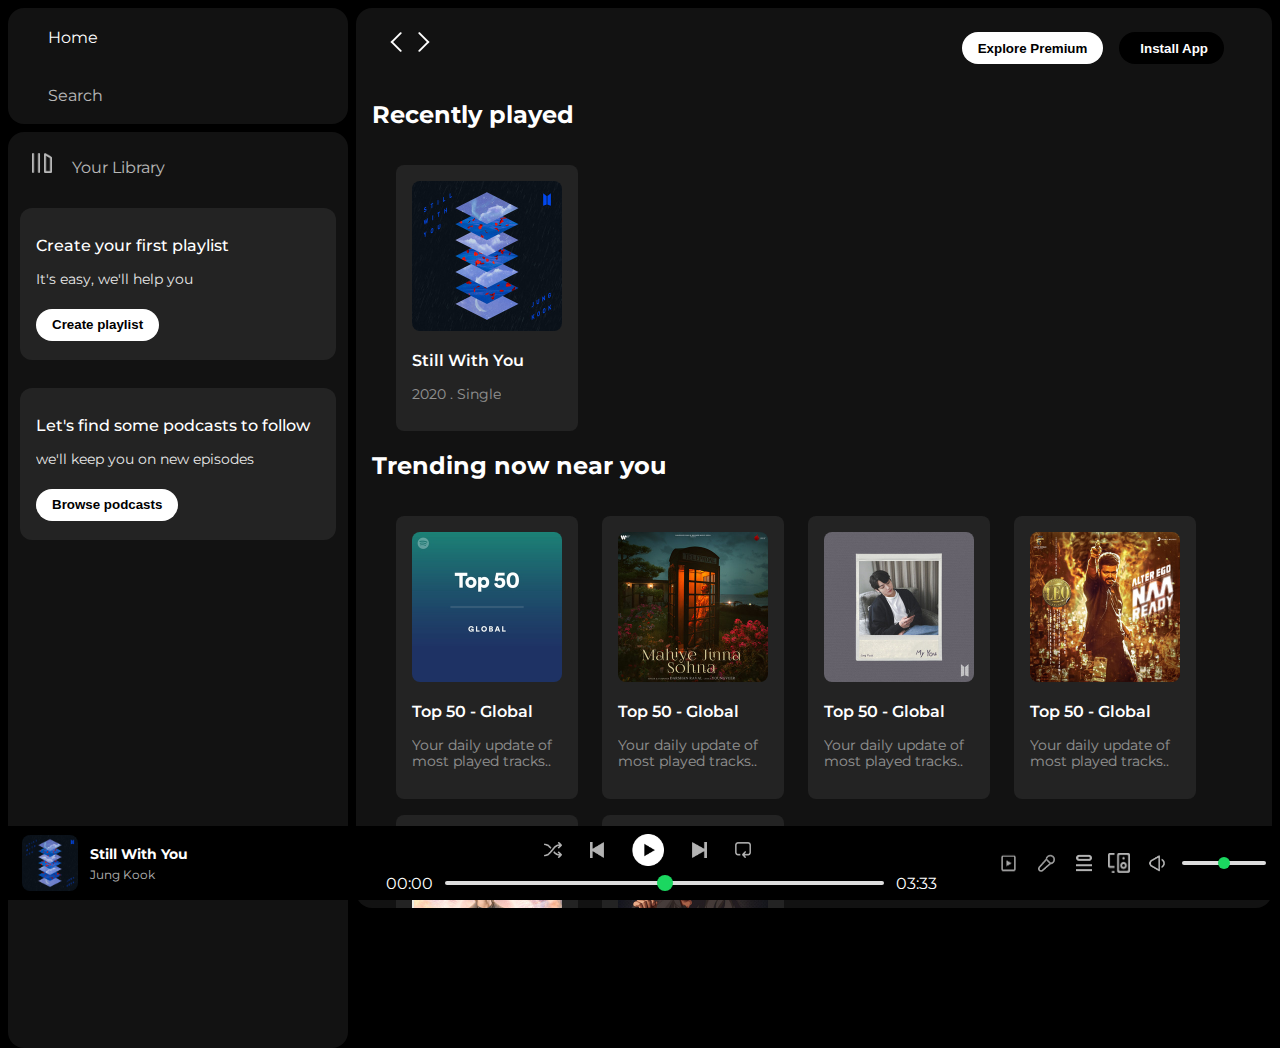
==== index.html @ 1406ab7d "commited" ====
<!DOCTYPE html>
<html lang="en">
<head>
    <meta charset="UTF-8">
    <meta http-equiv="X-UA-Compatible" content="IE=edge">
    <meta name="viewport" content="width=device-width, initial-scale=1.0">
    <title>Spotify - Web Player: Music for everyone</title>
    <link rel="icon" href="./assets/logo.png">
    <link rel="stylesheet" href="style.css">
    <link rel="stylesheet" href="https://cdnjs.cloudflare.com/ajax/libs/font-awesome/6.4.0/css/all.min.css" integrity="sha512-iecdLmaskl7CVkqkXNQ/ZH/XLlvWZOJyj7Yy7tcenmpD1ypASozpmT/E0iPtmFIB46ZmdtAc9eNBvH0H/ZpiBw==" crossorigin="anonymous" referrerpolicy="no-referrer" />
    <link rel="preconnect" href="https://fonts.googleapis.com">
    <link rel="preconnect" href="https://fonts.gstatic.com" crossorigin>
    <link href="https://fonts.googleapis.com/css2?family=Montserrat:ital,wght@0,300;0,500;0,600;0,700;1,400&display=swap" rel="stylesheet">
</head>
<body>
    <div class="main">
        <div class="sidebar">
            <!-- nav div  -->
            <div class="nav">
                <div class="nav-option" style="opacity: 1;">
                    <i class="fa-solid fa-house"></i>
                    <a href="#">Home</a>
                </div>
                <div class="nav-option">
                    <i class="fa-solid fa-magnifying-glass"></i>
                    <a href="#">Search</a>
                </div>
            </div>
            <div class="library">
                <div class="options">
                    <div class="lib-option nav-option" >
                        <img src="./assets/library_icon.png" alt="img">
                        <a href="#">Your Library</a>
                    </div>
                    <div class="icons">
                        <i class="fa-solid fa-arrow-right"></i>
                        <i class="fa-solid fa-plus"></i>
                    </div>
                </div>
                 <div class="lib-box">
                    <div class="box">
                        <p class="box-p1">Create your first playlist</p>
                        <p class="box-p2">It's easy, we'll help you</p>
                        <button class="badge">Create playlist</button>
                    </div>
                    <div class="box">
                        <p class="box-p1">Let's find some podcasts to follow</p>
                        <p class="box-p2">we'll keep you on new episodes</p>
                        <button class="badge">Browse podcasts</button>
                    </div>
                 </div>
            </div>
        </div>
        <div class="main-content">
            <div class="sticky-nav">
                <div class="sticky-nav-icons">
                    <img src="./assets/backward_icon.png" >
                    <img src="./assets/forward_icon.png" class="hide" >
                </div>
                <div class="sticky-nav-options">
                    <button class="badge nav-item hide">Explore Premium</button>
                    <button class="badge nav-item dark-badge"><i class="fa-regular fa-circle-down" style="margin-right: 5px;"></i>Install App</button>
                    <i class="fa-regular fa-user nav-item"></i>
                    
                </div>
            </div>

            
            <h2>Recently played</h2>
            <div class="card-container">
                <div class="card">
                    <img src="./assets/still-with-you.jpeg" class="card-img" >
                <p class="card-title">Still With You</p>
                <p class="card-info">2020 . Single</p>
                </div>
            </div>

            <h2>Trending now near you</h2>
            <div class="card-container">
                <div class="card">
                    <img src="./assets/card1img.jpeg" class="card-img">
                    <p class="card-title">Top 50 - Global</p>
                    <p class="card-info">Your daily update of most played tracks..</p>
                </div>

                <div class="card">
                    <img src="./assets/card2img.jpeg" class="card-img">
                    <p class="card-title">Top 50 - Global</p>
                    <p class="card-info">Your daily update of most played tracks..</p>
                </div>

                <div class="card">
                    <img src="./assets/My-You.jpeg" class="card-img">
                    <p class="card-title">Top 50 - Global</p>
                    <p class="card-info">Your daily update of most played tracks..</p>
                </div>

                <div class="card">
                    <img src="./assets/card4img.jpeg" class="card-img">
                    <p class="card-title">Top 50 - Global</p>
                    <p class="card-info">Your daily update of most played tracks..</p>
                </div>

                <div class="card">
                    <img src="./assets/dreamers.jpeg" class="card-img">
                    <p class="card-title">Top 50 - Global</p>
                    <p class="card-info">Your daily update of most played tracks..</p>
                </div>

                <div class="card">
                    <img src="./assets/card3img.jpeg" class="card-img">
                    <p class="card-title">Top 50 - Global</p>
                    <p class="card-info">Your daily update of most played tracks..</p>
                </div>
            </div>

            <h2>Featured Charts</h2>
            <div class="card-container">
                <div class="card">
                    <img src="./assets/card5img.jpeg" class="card-img">
                    <p class="card-title">Top Songs - Global</p>
                    <p class="card-info">Your daily update of most played tracks..</p>
                </div>

                <div class="card">
                    <img src="./assets/card6img.jpeg" class="card-img">
                    <p class="card-title">Top Songs - India</p>
                    <p class="card-info">Your daily update of most played tracks..</p>
                </div>

                <div class="card">
                    <img src="./assets/card1img.jpeg" class="card-img">
                    <p class="card-title">Top 50 - Global</p>
                    <p class="card-info">Your daily update of most played tracks..</p>
                </div>
            </div>
        
            
            <div class="footer">
                <div class="line"></div>
            </div>
        </div>

        <div class="music-player">
            <div class="album">
                <img src="./assets/still-with-you.jpeg" class="album-image">
                <div class="album-paragraph">
                    <p class="para1">Still With You</p>
                    <p class="para2">Jung Kook</p>
                </div>
                <i class="fa-regular fa-heart album-icon"></i>
                <i class="fa-regular fa-image album-icon" style="font-size: 1.2rem;"></i>
            </div>


            <div class="player">
                <div class="player-controls">
                    <img src="./assets/player_icon1.png" class="player-control-icon">
                    <img src="./assets/player_icon2.png" class="player-control-icon">
                    <img src="./assets/player_icon3.png" class="player-control-icon" style="opacity: 1; height: 2rem;">
                    <img src="./assets/player_icon4.png" class="player-control-icon">
                    <img src="./assets/player_icon5.png" class="player-control-icon">
                </div>
                <div class="playback-bar">
                    <span class="curr-time">00:00</span>
                    <input type="range" min="0" max="100" class="progress-bar" step="1">
                    <span class="tot-time">03:33</span>
                </div>
            </div>

            <div class="controls">
                <img src="./assets/controls_icon1.png" class="contorl-icons" style="height: 2.3rem;">
                <img src="./assets/controls_icon2.png" class="contorl-icons" style="height: 2.5rem;">
                <img src="./assets/controls_icon3.png" class="contorl-icons" style="height: 1.5rem; opacity: 0.7;">
                <img src="./assets/controls_icon4.png" class="contorl-icons" style="height: 1.2rem; opacity: 0.7;">
                <img src="./assets/controls_icon5.png" class="contorl-icons" style="height: 2.5rem;">
                <input type="range" min="0" max="100" class="control-bar" step="1">
            </div>
        </div>
    </div>
</body>
</html>
---- style.css ----
body{
    font-family: 'Montserrat', sans-serif;
    margin: 0;
    background-color: #000;
    color: #fff;
    overflow: hidden;
    /* jb bhi hamara content screen sy bhar jaa rha ho humein koi bhi scrollable cheez ni chiye */
}
.main{  /* parent container */
    display: flex;
    height: 100vh;
    padding: 0.5rem;
}
.sidebar{
    width: 340px;
    border-radius: 1rem; /* 16px */
    background-color: #000;
    margin-right: 0.5rem;
}
.main-content{
    background-color: #121212;
    flex: 1;
    border-radius: 1rem; /* 16px */
    overflow: auto;
    padding: 0 1rem 0 1rem;
}
.music-player{
    background-color: black;
    position: fixed;
    bottom: 0;
    width: 100%;
    height: 74px;
    display: flex;
    justify-content: space-between;
    align-items: center;
}

a{
    text-decoration: none;
    color: #fff;
}
.nav{
    background-color: #121212;
    border-radius: 1rem; /* 16px */
    display: flex;
    flex-direction: column;   /* apna college clone changes*/
    justify-content: center;
    height: 100px ;
    padding: 0.5rem 0.75rem; /* 0.5rem = 8px , 0.75rem = 12px */
}
.nav-option{
    line-height: 2.5rem;
    opacity: 0.7;
    padding: 0.5rem 0.75rem;
}
.nav-option:hover{
    opacity: 1;
}
.nav-option i{
    font-size: 1.25rem;
}
.nav-option a{
    font-size: 1rem;
    margin-left: 1rem;
}
.library{
    background-color: #121212;
    border-radius: 1rem;
    height: 100%;
    margin-top: 0.5rem;
    padding: 0.5rem 0.75rem;
}
.options{
    display: flex;
    justify-content: space-between;
    align-items: center;
}
.lib-option img{
    height: 1.25rem;
    width: 1.25rem;
}
.icons {
    font-size: 1.25rem;
    display: flex;
}
.icons i{
    opacity: 0.7;
    margin-right: 1rem;
}
.icons i:hover{
    opacity: 1;
}
.box{
    background-color: #232323 ;
    height: 8rem;
    border-radius: 0.75rem;
    margin: 0.75rem 0 1.75rem 0;
    padding: 0.75rem 1rem;
}
.box-p1{
    font-size: 1rem;
    font-weight: 500;
}
.box-p2{
    font-size: 0.85rem ;
    opacity: 0.9;
}
.badge{
    background-color: #fff;
    /* color: #000; */
    border: none;
    border-radius: 100px;
    padding: 0.25rem 1rem;
    font-weight: 700;
    margin-top: 0.5rem;
    width: fit-content;
    height: 2rem
}
.dark-badge{
    background-color: #000;
    color: #fff;  
}
.sticky-nav{
    position: sticky;
    top: 0;
    background-color: #121212;
    display: flex;
    justify-content: space-between;
    align-items: center;
    padding: 1rem 0 1rem 0;
    z-index: 10;
}
.sticky-nav-icons {
    margin-left: 0.75rem;
}
.sticky-nav-options{
    display: flex;
    justify-content: center;
    align-items: center;
}
.sticky-nav-options button{
    margin-right: 1rem;
}
.nav-item{
    margin-right: 1rem ;
}

@media(max-width:1000px){
    .hide{
        display: none;
    }
}
.card{
    background-color: #232323;
    width: 150px;
    border-radius: 0.5rem;
    padding: 1rem;
    margin-left: 1.5rem;
    margin-top: 1rem;
}
.card:hover{
    background-color: #3c3c3c;
    cursor: pointer;
}

.card-container{
    display: flex;
    flex-wrap: wrap;
}
.card-img{
    width: 100%;
    border-radius: 0.5rem; 
}
.card-title{
    font-weight: 600;
}
.card-info{
    font-size: 0.85rem;
    opacity: 0.5;
}
.footer{
    height: 300px;
    display: flex;
    justify-content: center;
    align-items: center;
}
.line{
    width: 90%;
    height: 50%;
    border-top: 2px solid white;
    opacity: 0.4;
}
.album{
    width: 25%;
    /* background-color: pink; */
    display: flex;
    align-items: center;
    margin: 0.85rem;
}
.player{
    width: 50%;
    /* background-color: aqua; */
}
.controls{
    width: 25%;
    /* background-color: green; */
    display: flex;
    justify-content: center;
    align-items: center;
}
.player-control-icon{
    height: 1rem;
    margin-right: 1.75rem;
    opacity: 0.7;
}
.player-control-icon:hover{
    opacity: 1;
}
.player-controls{
    display: flex;
    justify-content: center;
    align-items: center;
}
.playback-bar{
    display: flex;
    justify-content: center;
    align-items: center;
    margin-top: 0.5rem ;
}
.progress-bar{
    width: 70%;
    appearance: none;
    background-color: transparent;
    cursor: pointer;
    margin: 0 0.75rem 0 0.75rem;
    
}

.progress-bar::-webkit-slider-runnable-track{
    background-color: #ddd;
    border-radius: 100px;
    height: 0.25rem;
}
.progress-bar::-webkit-slider-thumb{
    appearance: none;
    height: 1rem;
    width: 1rem;
    background-color: #1bd760;
    border-radius: 50%;
    margin-top: -6px;
}
.album-image{
    height: 3.5rem;
    border-radius: 0.5rem;
}

.album-paragraph{
    
    margin-left: 0.75rem;
}
.para1{
    font-size: 0.85rem;
    font-weight: 700;
}
.para2{
    font-size: 0.75rem ;
    opacity: 0.7;
    margin-top: -0.5rem;
}
.album-icon{
    margin-left: 1rem;
    font-size: 1.3rem;
    opacity: 0.7;
}
.album-icon:hover{
    opacity: 1;
}
.contorl-icons{
    /* height: 1.3rem; */
    margin-right: 0.75rem;
}
.contorl-icons:hover{
    opacity: 1;
}
.control-bar{
    width: 27%;
    appearance: none;
    background-color: transparent;
    cursor: pointer;
    margin: 0 0.03rem 0 0.03rem;
}
.control-bar::-webkit-slider-runnable-track{
    background-color: #ddd;
    border-radius: 100px;
    height: 0.25rem;
}
.control-bar::-webkit-slider-thumb{
    appearance: none;
    height: 0.75rem;
    width: 0.75rem;
    background-color: #1bd760;
    border-radius: 50%;
    margin-top: -4px;
}
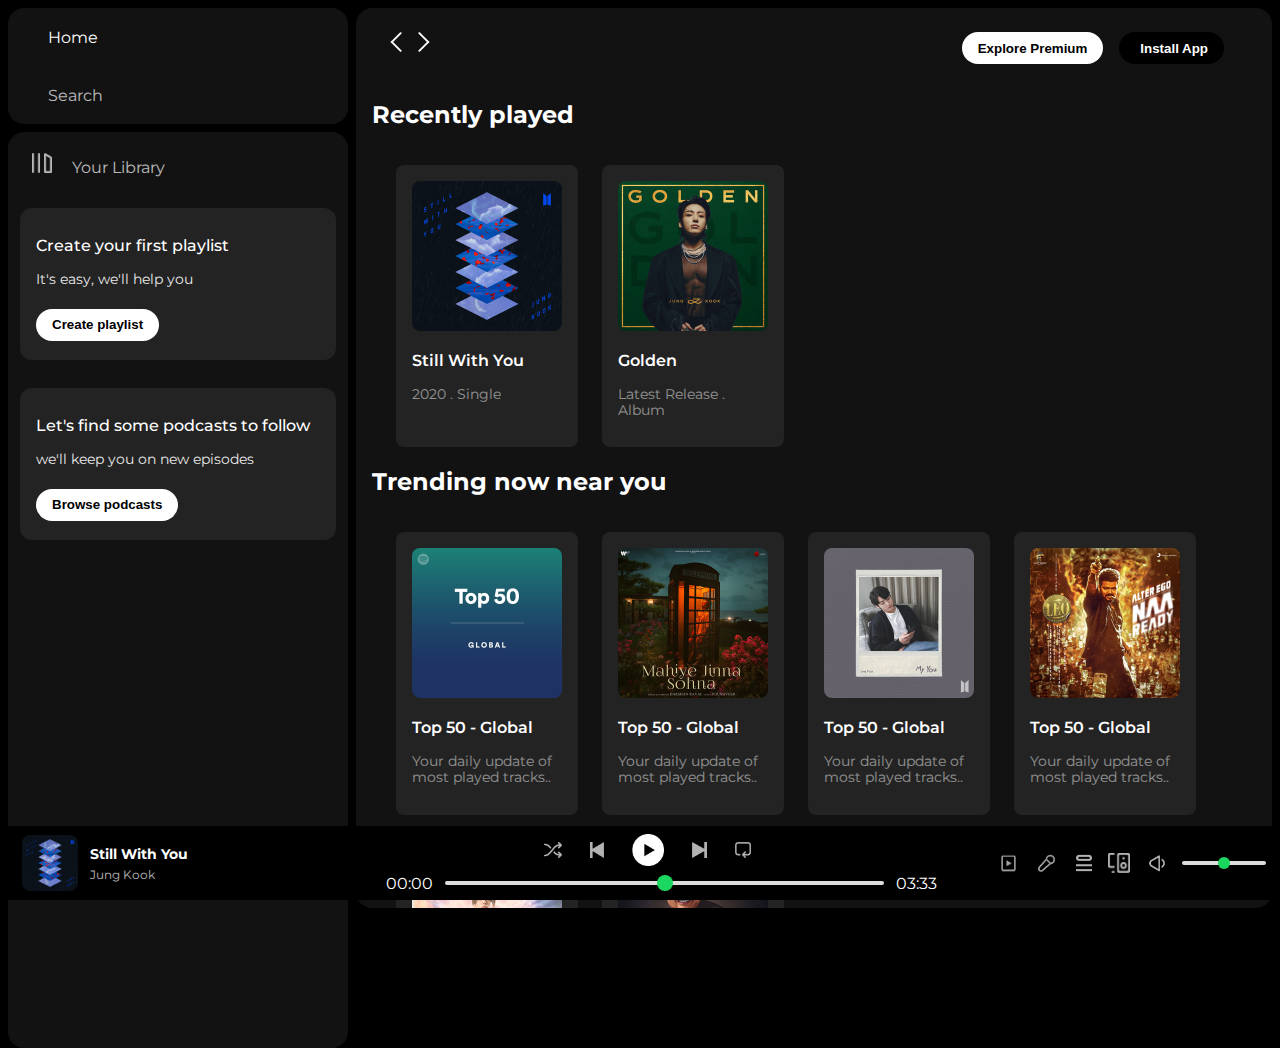
==== commit 9fbc1d0c: "linked pages" ====
--- a/index.html
+++ b/index.html
@@ -73,7 +73,17 @@
                 <p class="card-title">Still With You</p>
                 <p class="card-info">2020 . Single</p>
                 </div>
+                
+                <a href="./Page-2.html">
+                <div class="card">
+                    <img src="./assets/Golden.jpeg" class="card-img" >
+                <p class="card-title">Golden</p>
+                <p class="card-info">Latest Release . Album</p>
+                </div>
+                </a>
             </div>
+
+            
 
             <h2>Trending now near you</h2>
             <div class="card-container">
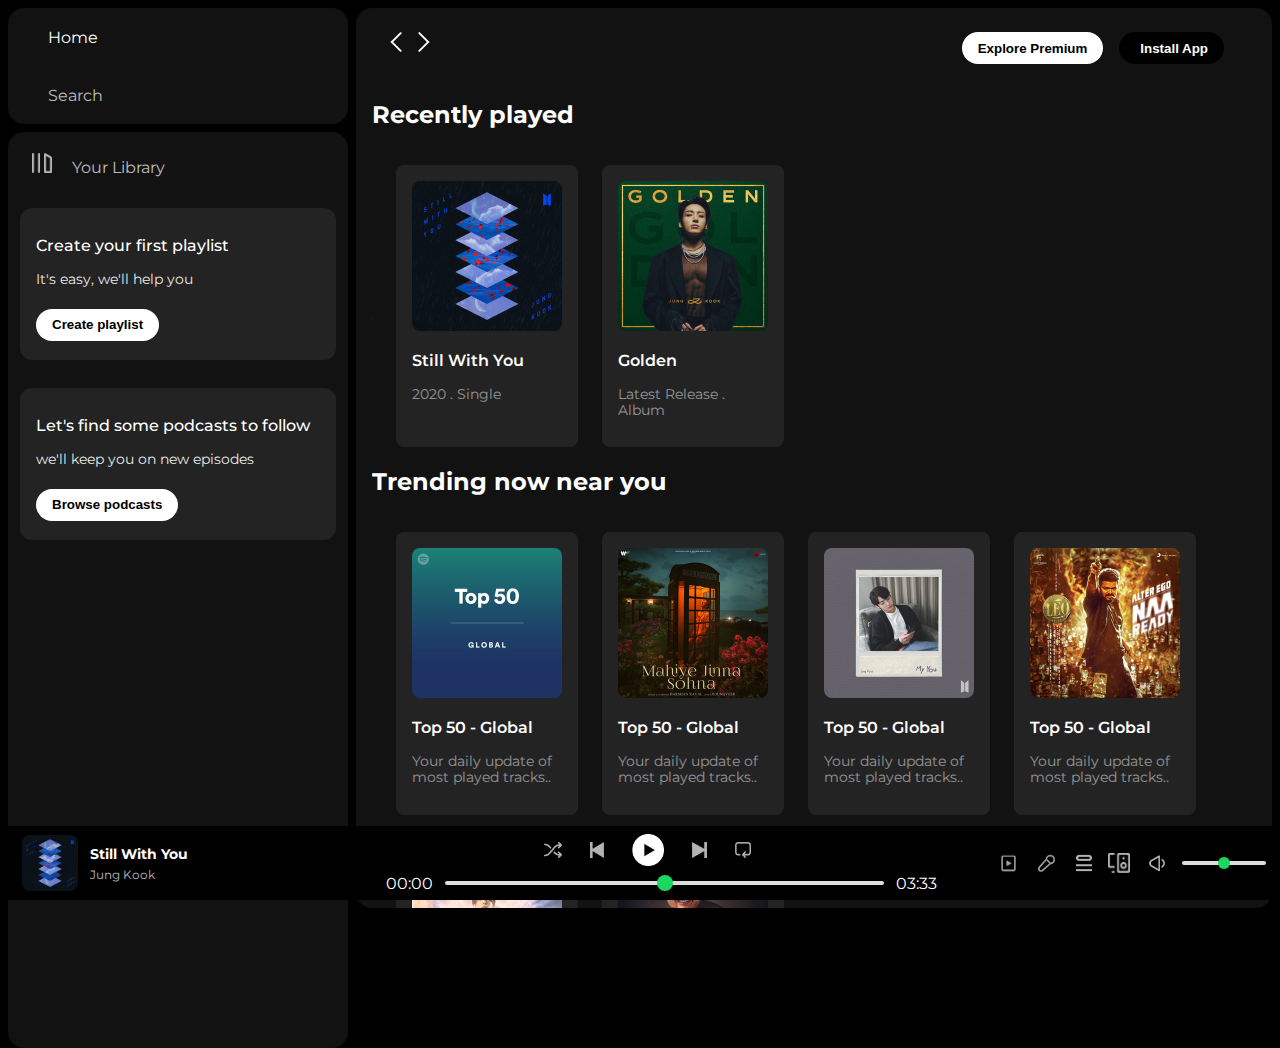
==== commit 95a26a5f: "verify" ====
--- a/index.html
+++ b/index.html
@@ -4,6 +4,7 @@
     <meta charset="UTF-8">
     <meta http-equiv="X-UA-Compatible" content="IE=edge">
     <meta name="viewport" content="width=device-width, initial-scale=1.0">
+    <meta name="google-site-verification" content="rglGWqQTzmNyQAU0WkczaxBNBCfBKLc0fpulUgALTP8" />
     <title>Spotify - Web Player: Music for everyone</title>
     <link rel="icon" href="./assets/logo.png">
     <link rel="stylesheet" href="style.css">
